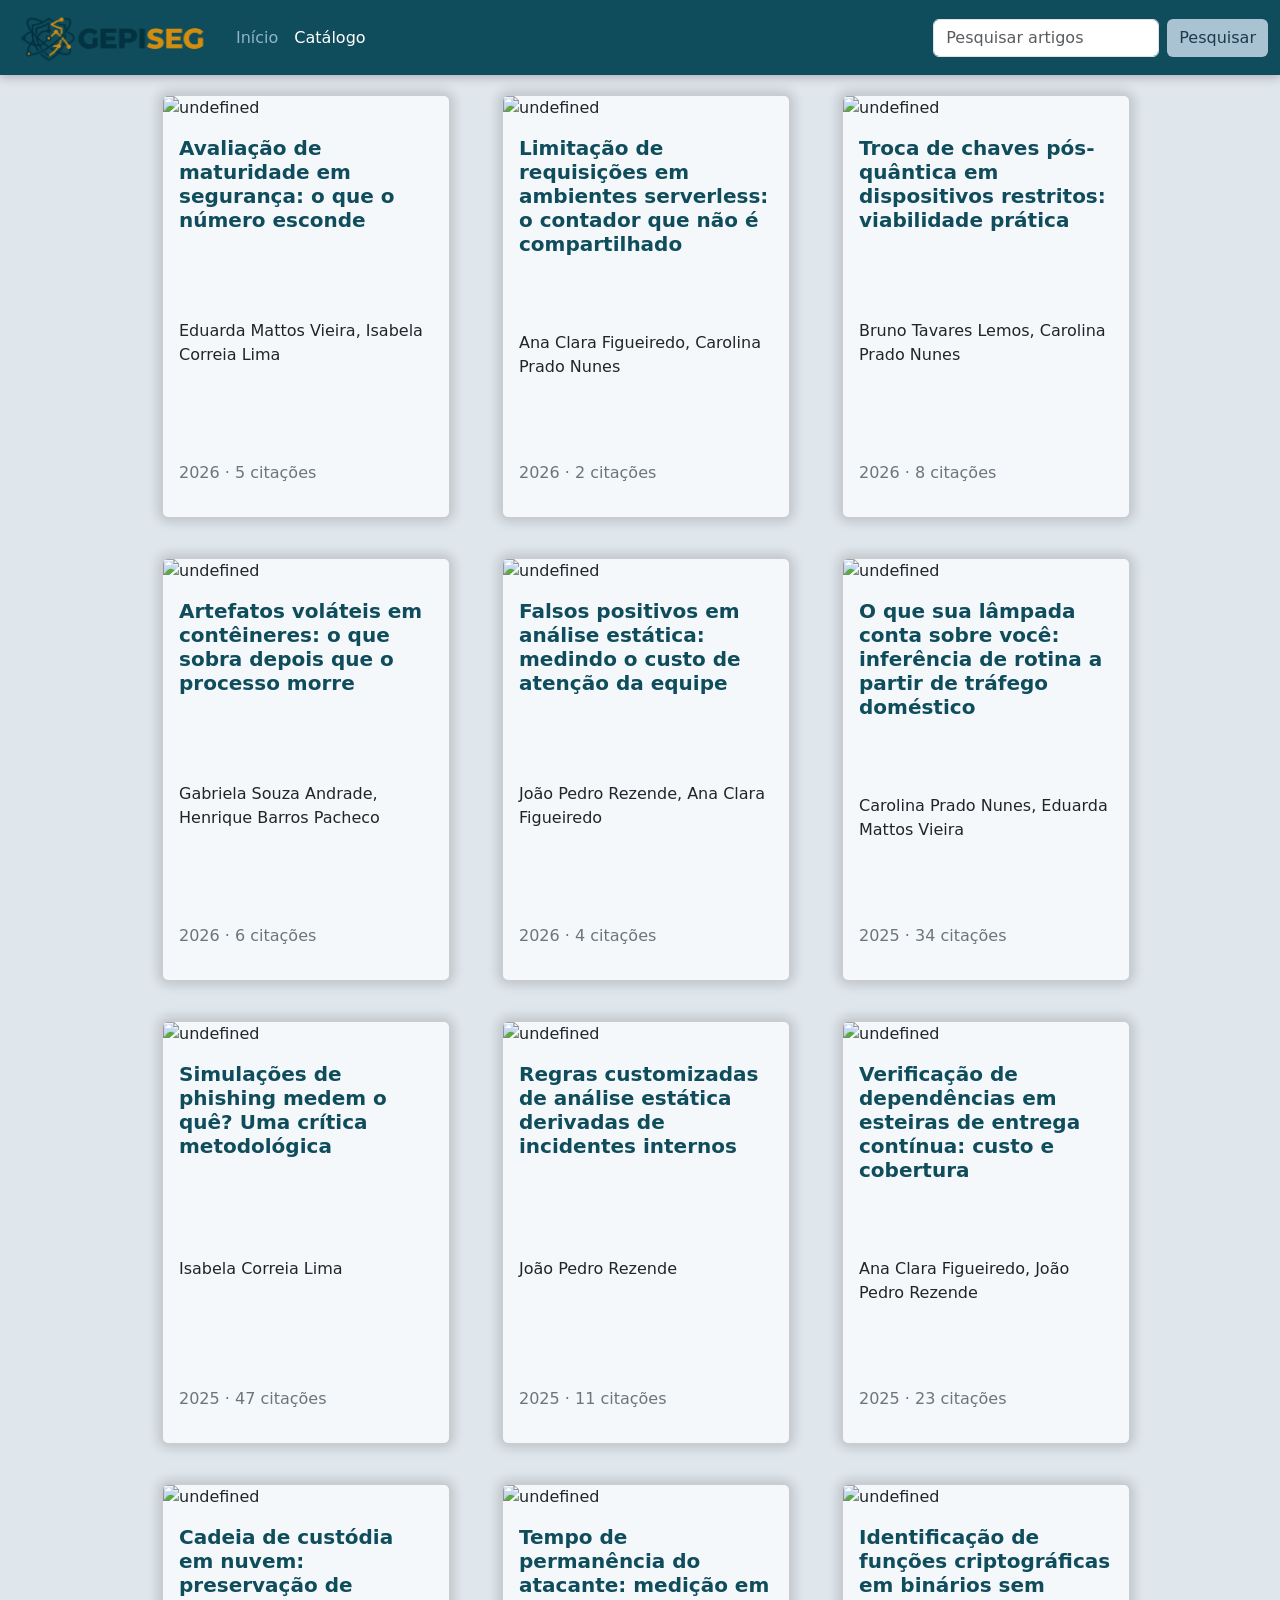
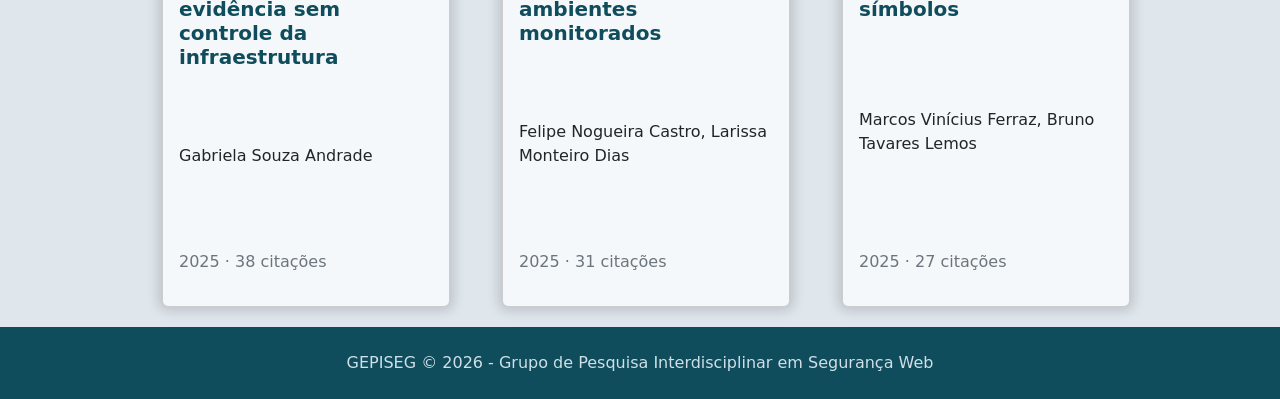
==== catalogo.html @ 3b244b27 "atualiza estilos do catálogo e adiciona rodapé com informações de copyright" ====
<!DOCTYPE html>
<html lang="pt-br">
<head>
  <meta charset="UTF-8">
  <meta name="viewport" content="width=device-width, initial-scale=1.0">
  <title>GEPISEG</title>
  <link href="https://cdn.jsdelivr.net/npm/bootstrap@5.3.8/dist/css/bootstrap.min.css" rel="stylesheet" integrity="sha384-sRIl4kxILFvY47J16cr9ZwB07vP4J8+LH7qKQnuqkuIAvNWLzeN8tE5YBujZqJLB" crossorigin="anonymous">
  <link rel="stylesheet" href="index.css">
  <link rel="stylesheet" href="catalogo.css">
  <script src="https://cdn.jsdelivr.net/npm/@popperjs/core@2.11.8/dist/umd/popper.min.js" integrity="sha384-I7E8VVD/ismYTF4hNIPjVp/Zjvgyol6VFvRkX/vR+Vc4jQkC+hVqc2pM8ODewa9r" crossorigin="anonymous"></script>
  <script src="https://cdn.jsdelivr.net/npm/bootstrap@5.3.8/dist/js/bootstrap.min.js" integrity="sha384-G/EV+4j2dNv+tEPo3++6LCgdCROaejBqfUeNjuKAiuXbjrxilcCdDz6ZAVfHWe1Y" crossorigin="anonymous"></script>
  <script src="js/dados.js"></script>
  <script src="js/gepiseg-api.js"></script>
</head>
<body>
  <nav class="design-nav navbar navbar-expand-lg bg-body-tertiary">
  <div class="container-fluid">
    <a class="navbar-brand" href="#"><img src="img/Logo GEPISEG Texto.png" alt="Logo GEPISEG"></a>
    <button class="navbar-toggler" type="button" data-bs-toggle="collapse" data-bs-target="#navbarSupportedContent" aria-controls="navbarSupportedContent" aria-expanded="false" aria-label="Toggle navigation">
      <span class="navbar-toggler-icon"></span>
    </button>
    <div class="collapse navbar-collapse" id="navbarSupportedContent">
      <ul class="navbar-nav me-auto mb-2 mb-lg-0">
        <li class="nav-item">
          <a class="nav-link active" aria-current="page" href="index.html">Início</a>
        </li>
        <li class="nav-item">
          <a class="nav-link" href="catalogo.html">Catálogo</a>
        </li>
      </ul>
      <form class="d-flex" role="search">
        <input class="form-control me-2" type="search" placeholder="Pesquisar artigos" aria-label="Search"/>
        <button class="btn btn-outline-success" onclick="" type="submit">Pesquisar</button>
      </form>
    </div>
  </div>
</nav>

<main>
<div class="listaArtigos">
  <div class="row">

  </div>
</div>
</main>

<footer class="rodape text-center">
  <div class="container">GEPISEG &copy; 2026 - Grupo de Pesquisa Interdisciplinar em Segurança Web</div>
</footer>

<script>

  const api = GepisegAPI.criar();

  async function mostrarTodosArtigos() {
    const lista = document.querySelector(".row")

    try {
      const r = await api.artigos.listar({ porPagina: 12})
      let html = '';

      r.results.forEach(artigo => {
        const nomes = artigo.autores.map(function (a) { return a.nome; }).join(', ');
        html += `
        <div class="col">
        <div class="card" style="width: 18rem;">
        <img src="${artigo.imagem}" class="card-img-top" alt="${artigo.nome}">
          <div class="card-body">
            <h5 class="card-title"><strong>${artigo.titulo}</strong></h5>
            <p class="card-text">${nomes}</p>
            <p class="card-text2">${artigo.ano} · ${artigo.citacoes} citações</p>
          </div>
        </div>
        </div>
        `
      });

      lista.innerHTML = html;

    } catch (erro) {
      lista.innerHTML = "Nenhum artigo encontrado.";
    }

  }

  mostrarTodosArtigos();
</script>

</body>
</html>
---- index.css ----
:root {
    --principal: #0F4C5C;
    --apoio: #a9c3d2;
    --fundo: #f5f8fa;
}

* {
    padding: 0px;
    margin: 0px;
    box-sizing: border-box;
}

body {
    color: #2b3a42;
}

.design-main {
    background-color: #dfe6ec;
}

h2 {
    color: var(--principal);
    font-weight: 700;
}

.img-sobre {
    width: 100%;
    height: auto;
    border-radius: 12px;
    box-shadow: 0 4px 14px rgba(0, 0, 0, 0.15);
    transition: transform 0.2s ease;
}

.img-sobre:hover {
    transform: translateY(-4px);
}

.design-nav {
    border-bottom: none;
    color: var(--principal);
    background-color: var(--principal) !important;
    box-shadow: 0px 2px 10px rgba(0, 0, 0, 0.25);
    z-index: 999;
}

.nav-link {
    color: #8eb4ca !important;
}

.nav-link.active {
    color: #fff !important;
}

.navbar-brand {
    color: #bac8cf;
}

.navbar-brand img {
    width: 200px;
    height: 100%;
}

.btn {
    background-color: var(--apoio) !important;
    color: rgb(29, 58, 79);
}

.btn:hover {
    background-color: rgb(29, 58, 79) !important;
    color: var(--apoio);
}

.btn-outline-success {
    border: none;
}

/* Hero */
.design-hero {
    background-color: var(--principal);
    color: #fff;
    padding: 6rem 0;
}

.design-hero .badge {
    background-color: var(--apoio);
    color: var(--principal);
    margin-bottom: 1rem;
    padding: 0.5em 1em;
}

.design-hero .lead {
    color: #cfe0e8;
}

/* Seções alternadas */
.secao-clara {
    background-color: var(--fundo);
}

/* Cards dos destaques */
.card-artigo {
    border: none;
    border-radius: 12px;
    box-shadow: 0 2px 8px rgba(0, 0, 0, 0.1);
    transition: transform 0.2s;
}

.card-artigo:hover {
    transform: translateY(-4px);
}

.card-artigo .tema {
    color: var(--principal);
    font-size: 0.85rem;
    font-weight: 600;
    text-transform: uppercase;
}

/* Rodapé */
.rodape {
    background-color: var(--principal);
    color: #cfe0e8;
    padding: 1.5rem 0;
}
---- catalogo.css ----
main {
    height: fit-content;
    width: 100%;
    background-color: #dfe6ec;
}

.nav-link.active {
    color: #8eb4ca !important;
}

.nav-link {
    color: #fff !important;
}

.col {
    margin: 20px;
    max-width: 300px;
}

.listaArtigos {
    display: flex;
    flex-wrap: wrap;
    justify-content: center;
    width: 100%;
}

.row {
    display: flex;
    justify-content: center;
    flex-wrap: wrap;
    width: 100%;
    margin: 0;
}

.card {
    height: 423px;
    box-shadow: 0px 0px 12px 4px rgb(0, 0, 0, 0.15);
    transition: transform 0.3s ease;
    background-color: #f5f8fa;
}

.card:hover {
    transform: translateY(-5px);
    cursor: pointer;
    box-shadow: 0px 0px 12px 4px rgb(214, 143, 16, 0.5);
}

.card-body {
    display: flex;
    flex-direction: column;
    justify-content: space-between;
}

.card-title {
    color: #0F4C5C;
}

.card-text2 {
    color: rgb(108, 117, 125);
}
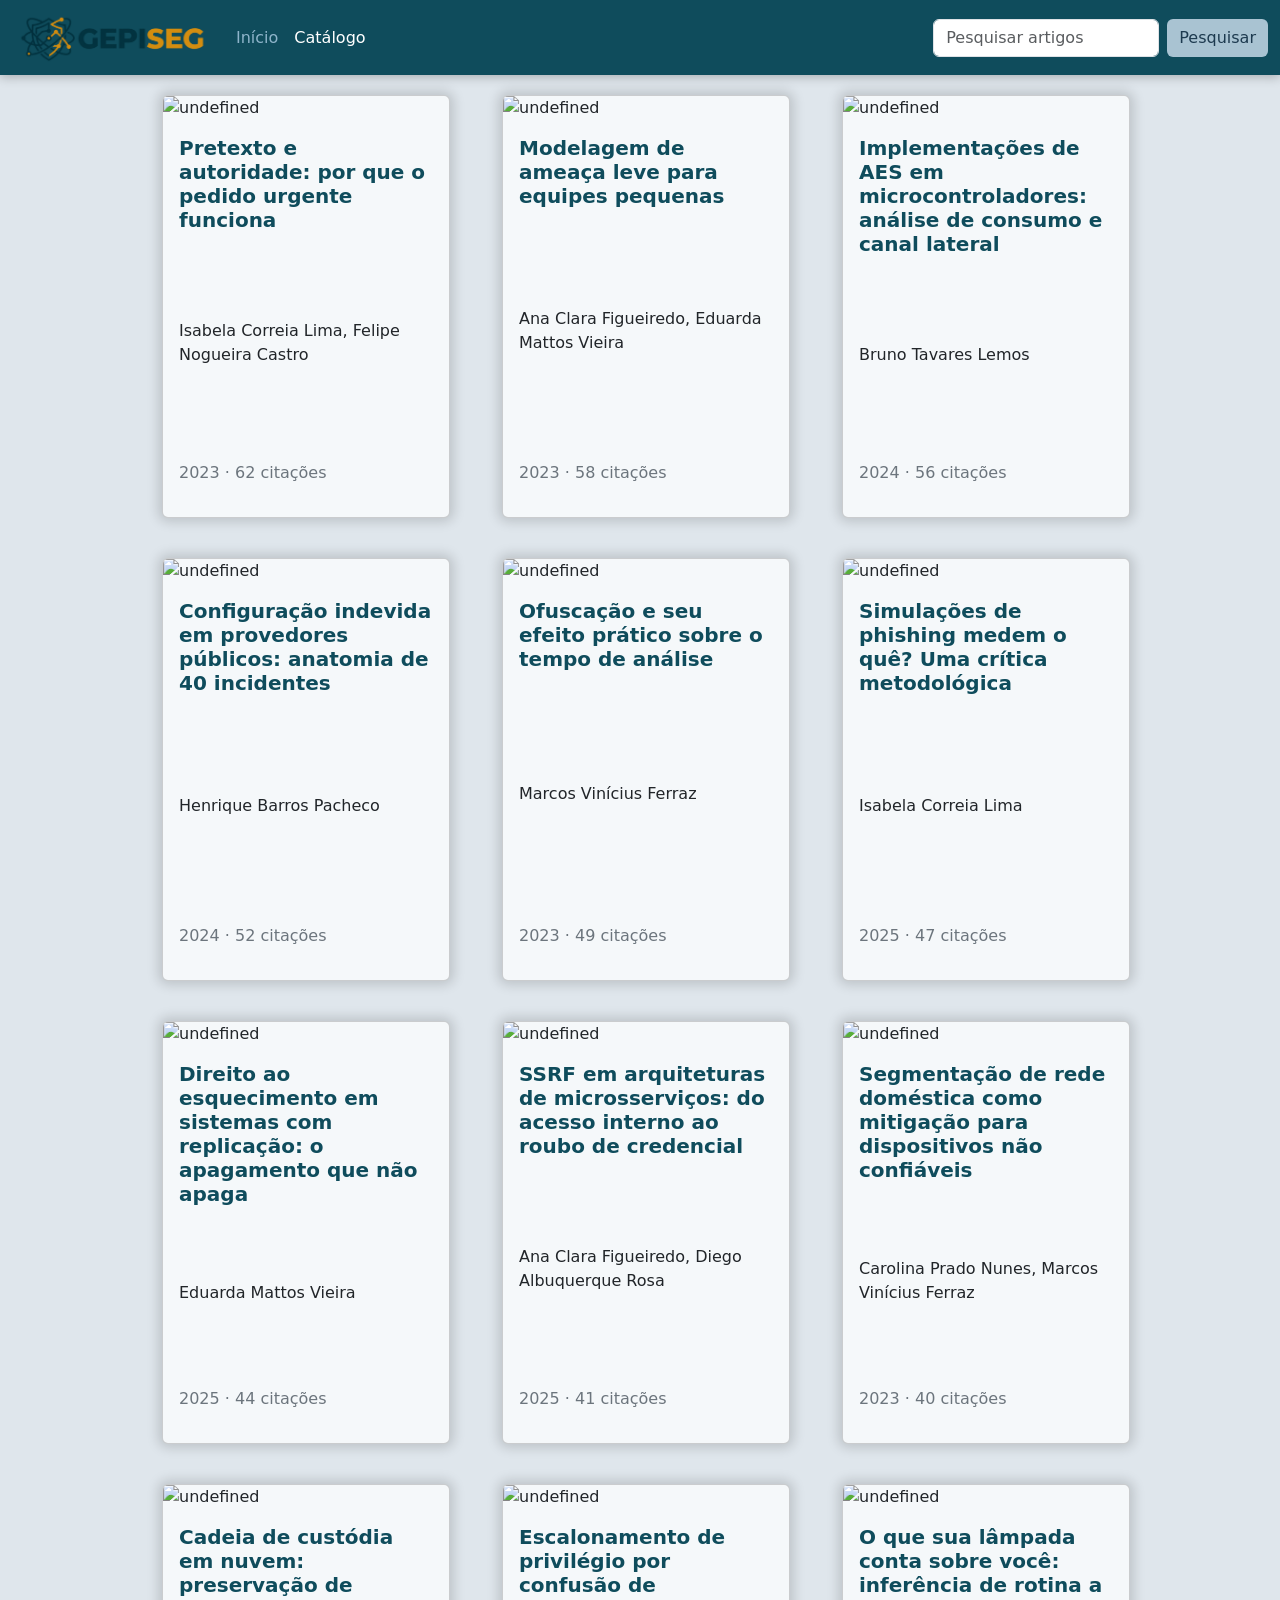
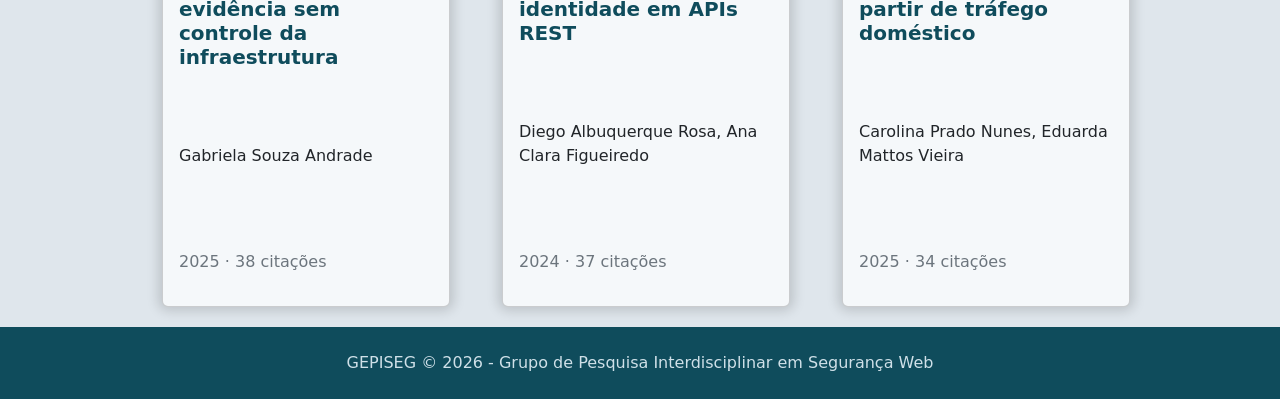
==== commit 3642272e: "atualiza a consulta de artigos para ordenar por citações" ====
--- a/catalogo.html
+++ b/catalogo.html
@@ -15,7 +15,7 @@
 <body>
   <nav class="design-nav navbar navbar-expand-lg bg-body-tertiary">
   <div class="container-fluid">
-    <a class="navbar-brand" href="#"><img src="img/Logo GEPISEG Texto.png" alt="Logo GEPISEG"></a>
+    <a class="navbar-brand" href="index.html"><img src="img/Logo GEPISEG Texto.png" alt="Logo GEPISEG"></a>
     <button class="navbar-toggler" type="button" data-bs-toggle="collapse" data-bs-target="#navbarSupportedContent" aria-controls="navbarSupportedContent" aria-expanded="false" aria-label="Toggle navigation">
       <span class="navbar-toggler-icon"></span>
     </button>
@@ -56,7 +56,7 @@
     const lista = document.querySelector(".row")
 
     try {
-      const r = await api.artigos.listar({ porPagina: 12})
+      const r = await api.artigos.listar({ordenar: "citacoes", porPagina: 12})
       let html = '';
 
       r.results.forEach(artigo => {
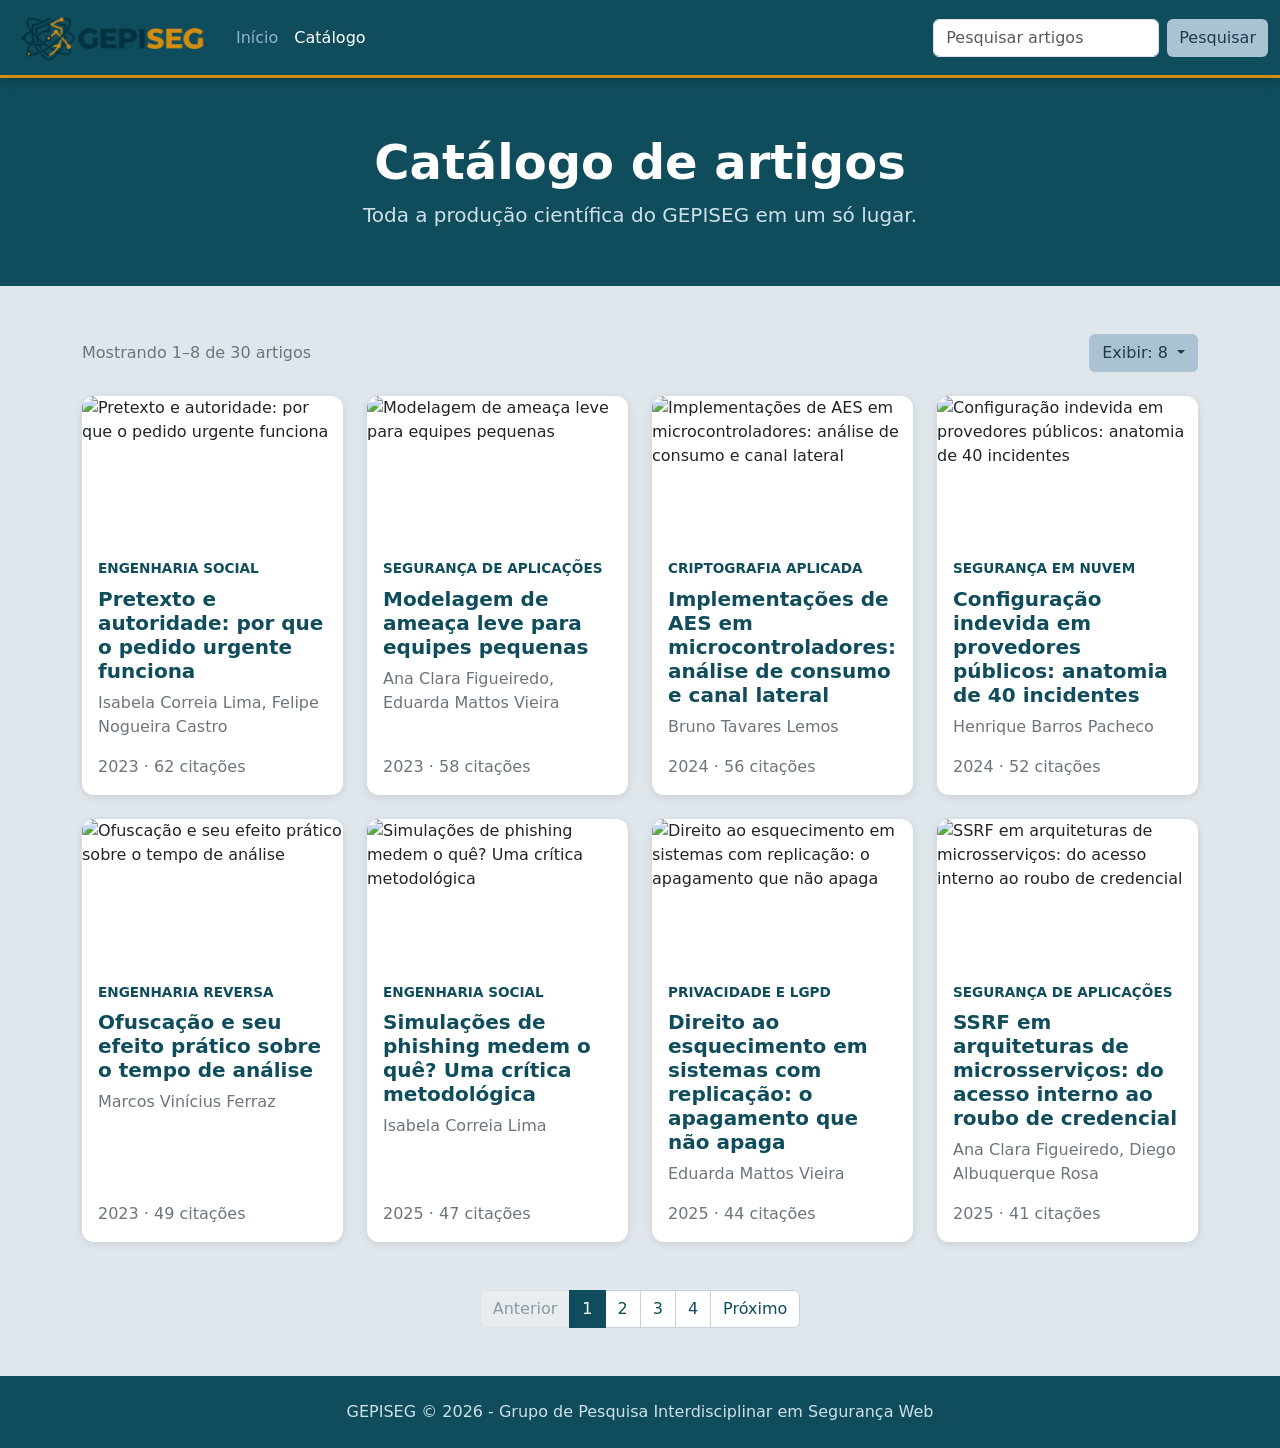
==== commit c8419686: "adiciona paginacao e novo layout ao catalogo, mantendo o offcanvas de detalhes Mescla o redesign do " ====
--- a/catalogo.html
+++ b/catalogo.html
@@ -22,27 +22,62 @@
     <div class="collapse navbar-collapse" id="navbarSupportedContent">
       <ul class="navbar-nav me-auto mb-2 mb-lg-0">
         <li class="nav-item">
-          <a class="nav-link active" aria-current="page" href="index.html">Início</a>
+          <a class="nav-link" href="index.html">Início</a>
         </li>
         <li class="nav-item">
-          <a class="nav-link" href="catalogo.html">Catálogo</a>
+          <a class="nav-link active" aria-current="page" href="catalogo.html">Catálogo</a>
         </li>
       </ul>
-      <form class="d-flex" role="search">
+      <form id="formBusca" class="d-flex" role="search">
         <input class="form-control me-2" type="search" placeholder="Pesquisar artigos" aria-label="Search"/>
-        <button class="btn btn-outline-success" onclick="" type="submit">Pesquisar</button>
+        <button class="btn btn-outline-success" type="submit">Pesquisar</button>
       </form>
     </div>
   </div>
 </nav>
 
-<main>
-<div class="listaArtigos">
-  <div class="row">
-
+<main class="design-main">
+  <section class="design-hero hero-compacto">
+    <div class="container text-center">
+      <h1 class="display-5 fw-bold">Catálogo de artigos</h1>
+      <p class="lead mb-0">Toda a produção científica do GEPISEG em um só lugar.</p>
+    </div>
+  </section>
+
+  <section class="py-5">
+    <div class="container">
+      <div class="d-flex flex-wrap justify-content-between align-items-center gap-3 mb-4">
+        <p id="contagem" class="text-secondary mb-0"></p>
+        <div class="dropdown">
+          <button id="btnItens" class="btn dropdown-toggle" type="button" data-bs-toggle="dropdown" aria-expanded="false">
+            Exibir: 8
+          </button>
+          <ul id="menuItens" class="dropdown-menu dropdown-menu-end">
+            <li><a class="dropdown-item active" href="#" data-itens="8">8</a></li>
+            <li><a class="dropdown-item" href="#" data-itens="16">16</a></li>
+            <li><a class="dropdown-item" href="#" data-itens="24">24</a></li>
+          </ul>
+        </div>
+      </div>
+
+      <div id="gradeArtigos" class="row row-cols-1 row-cols-sm-2 row-cols-lg-4 g-4"></div>
+
+      <nav aria-label="Paginação de artigos" class="mt-5">
+        <ul id="paginacao" class="pagination justify-content-center mb-0"></ul>
+      </nav>
+    </div>
+  </section>
+</main>
+
+<div class="offcanvas offcanvas-top offcanvas-full" tabindex="-1" id="offcanvasArtigo" aria-labelledby="offcanvasArtigoLabel">
+  <div class="offcanvas-header">
+    <h5 class="offcanvas-title" id="offcanvasArtigoLabel">Detalhes do artigo</h5>
+    <button type="button" class="btn-close" data-bs-dismiss="offcanvas" aria-label="Close"></button>
+  </div>
+  <div class="offcanvas-body" id="conteudoOffcanvas">
+    
   </div>
 </div>
-</main>
 
 <footer class="rodape text-center">
   <div class="container">GEPISEG &copy; 2026 - Grupo de Pesquisa Interdisciplinar em Segurança Web</div>
@@ -51,37 +86,145 @@
 <script>
 
   const api = GepisegAPI.criar();
+  const formBusca = document.querySelector('#formBusca');
+  let paginaAtual = 1
+  let itensPorPagina = 8
+  let termoBusca = ""
+
+  formBusca.addEventListener('submit', event => {
+    event.preventDefault();
+    termoBusca = formBusca.querySelector('input').value.trim()
+    paginaAtual = 1
+    mostrarTodosArtigos();
+  });
+
+  const paginacao = document.querySelector('#paginacao')
+  const contagem = document.querySelector('#contagem')
+  const btnItens = document.querySelector('#btnItens')
+  const menuItens = document.querySelector('#menuItens')
+
+  menuItens.addEventListener('click', event => {
+    event.preventDefault();
+    const item = event.target.closest('[data-itens]')
+    if (!item) return
+
+    itensPorPagina = Number(item.dataset.itens)
+    paginaAtual = 1
+    btnItens.textContent = `Exibir: ${itensPorPagina}`
+    menuItens.querySelectorAll('.dropdown-item').forEach(i => i.classList.toggle('active', i === item))
+    mostrarTodosArtigos();
+  });
+
+  paginacao.addEventListener('click', event => {
+    event.preventDefault();
+    const link = event.target.closest('[data-pagina]')
+    if (!link || link.parentElement.classList.contains('disabled')) return
+
+    paginaAtual = Number(link.dataset.pagina)
+    mostrarTodosArtigos();
+  });
+
+  function desenharPaginacao(totalPaginas) {
+    if (totalPaginas <= 1) {
+      paginacao.innerHTML = ''
+      return
+    }
+
+    const primeira = paginaAtual === 1
+    const ultima = paginaAtual === totalPaginas
+
+    let html = `
+      <li class="page-item ${primeira ? 'disabled' : ''}">
+        <a class="page-link" href="#" data-pagina="${paginaAtual - 1}" ${primeira ? 'aria-disabled="true" tabindex="-1"' : ''}>Anterior</a>
+      </li>
+    `
+
+    for (let i = 1; i <= totalPaginas; i++) {
+      const atual = i === paginaAtual
+      html += `
+      <li class="page-item ${atual ? 'active' : ''}">
+        <a class="page-link" href="#" data-pagina="${i}" ${atual ? 'aria-current="page"' : ''}>${i}</a>
+      </li>
+      `
+    }
+
+    html += `
+      <li class="page-item ${ultima ? 'disabled' : ''}">
+        <a class="page-link" href="#" data-pagina="${paginaAtual + 1}" ${ultima ? 'aria-disabled="true" tabindex="-1"' : ''}>Próximo</a>
+      </li>
+    `
+
+    paginacao.innerHTML = html
+  }
 
   async function mostrarTodosArtigos() {
-    const lista = document.querySelector(".row")
+    const lista = document.querySelector("#gradeArtigos")
 
     try {
-      const r = await api.artigos.listar({ordenar: "citacoes", porPagina: 12})
+      const r = await api.artigos.listar({q: termoBusca, ordenar: "citacoes", porPagina: itensPorPagina, pagina: paginaAtual})
       let html = '';
 
       r.results.forEach(artigo => {
         const nomes = artigo.autores.map(function (a) { return a.nome; }).join(', ');
         html += `
         <div class="col">
-        <div class="card" style="width: 18rem;">
-        <img src="${artigo.imagem}" class="card-img-top" alt="${artigo.nome}">
-          <div class="card-body">
-            <h5 class="card-title"><strong>${artigo.titulo}</strong></h5>
-            <p class="card-text">${nomes}</p>
-            <p class="card-text2">${artigo.ano} · ${artigo.citacoes} citações</p>
+          <div data-bs-toggle="offcanvas" data-bs-target="#offcanvasArtigo" aria-controls="offcanvasArtigo" onclick="mostrarDetalhe(${artigo.id})" class="card card-artigo h-100">
+            <img src="${artigo.imagem}" class="card-img-top" alt="${artigo.titulo}" loading="lazy">
+            <div class="card-body">
+              <p class="tema mb-2">${artigo.tema}</p>
+              <h5 class="card-title">${artigo.titulo}</h5>
+              <p class="card-text text-secondary autores">${nomes}</p>
+              <p class="card-text text-secondary meta">${artigo.ano} &middot; ${artigo.citacoes} citações</p>
+            </div>
           </div>
-        </div>
         </div>
         `
       });
 
       lista.innerHTML = html;
+      desenharPaginacao(r.info.pages)
+
+      const primeiro = (paginaAtual - 1) * itensPorPagina + 1
+      const ultimo = Math.min(paginaAtual * itensPorPagina, r.info.count)
+      contagem.textContent = `Mostrando ${primeiro}–${ultimo} de ${r.info.count} artigos`
 
     } catch (erro) {
-      lista.innerHTML = "Nenhum artigo encontrado.";
+      lista.innerHTML = '<p class="w-100 text-center text-secondary py-5">Nenhum artigo encontrado.</p>';
+      paginacao.innerHTML = ''
+      contagem.textContent = ''
     }
 
   }
+
+  async function mostrarDetalhe(id) {
+      const caixa = document.getElementById('conteudoOffcanvas')
+
+      try {
+        const artigo = await api.artigos.porId(id);
+        const pessoas = await api.seguir(artigo.pesquisadores);
+        
+        const autoresHtml = pessoas.map(p => {return '<p><img src="' + p.imagem + '" alt="' + p.nome + '" class="avatar"' +
+        ' onerror="this.outerHTML = \'<span class=&quot;avatar&quot; style=&quot;background:' +
+        p.cor + '&quot;>' + p.iniciais + '</span>\'"> <strong>' + p.nome + '</strong> — ' + p.titulacao + ' — ' + p.metricas.totalArtigos + ' artigos' + '</p>';}).join('');
+
+        caixa.innerHTML = `
+        <h2>${artigo.titulo}</h2>
+        <p><strong>Veículo:</strong> ${artigo.veiculo}</p>
+        <p><strong>Data de lançamento:</strong> ${artigo.dataLancamento}</p>
+        <p><strong>Autores:</strong></p>
+        ${autoresHtml}
+        <hr>
+        <pre>${artigo.conteudo}</pre>
+        `;
+
+        const offcanvas = bootstrap.Offcanvas.getOrCreateInstance(document.getElementById('offcanvasArtigo'));
+
+        offcanvas.show();
+      } catch (erro) {
+        caixa.innerHTML = 'Não foi possível carregar o artigo.'
+      }
+
+    }
 
   mostrarTodosArtigos();
 </script>
--- a/index.css
+++ b/index.css
@@ -10,8 +10,31 @@
     box-sizing: border-box;
 }
 
+::-webkit-scrollbar {
+  width: 6px; 
+  height: 6px;
+}
+
+/* Fundo (trilha) da barra */
+::-webkit-scrollbar-track {
+  background: solid; 
+  background-color: var(--principal);
+}
+
+/* O "puxador" (parte que se move) */
+::-webkit-scrollbar-thumb {
+  background: #d58d0f;;
+  border-radius: 10px;
+}
+
+/* Efeito ao passar o mouse por cima do puxador */
+::-webkit-scrollbar-thumb:hover {
+  background: rgba(0, 0, 0, 0.4);
+}
+
 body {
     color: #2b3a42;
+    -webkit-overflow-scrolling: ;
 }
 
 .design-main {
@@ -36,7 +59,7 @@
 }
 
 .design-nav {
-    border-bottom: none;
+    border-bottom: solid #d58d0f;
     color: var(--principal);
     background-color: var(--principal) !important;
     box-shadow: 0px 2px 10px rgba(0, 0, 0, 0.25);
--- a/catalogo.css
+++ b/catalogo.css
@@ -1,60 +1,89 @@
-main {
-    height: fit-content;
-    width: 100%;
-    background-color: #dfe6ec;
+/* Base visual (paleta, navbar, hero, card-artigo, rodapé) vem de index.css */
+
+/* Cabeçalho da página */
+.design-hero.hero-compacto {
+    padding: 3.5rem 0;
 }
 
-.nav-link.active {
-    color: #8eb4ca !important;
+/* Cards do catálogo */
+.card-artigo {
+    overflow: hidden;
+    cursor: pointer; /* o card inteiro abre o offcanvas de detalhes */
 }
 
-.nav-link {
-    color: #fff !important;
+.card-artigo .card-img-top {
+    aspect-ratio: 16 / 9;
+    object-fit: cover;
 }
 
-.col {
-    margin: 20px;
-    max-width: 300px;
+.card-artigo .card-body {
+    display: flex;
+    flex-direction: column;
 }
 
-.listaArtigos {
-    display: flex;
-    flex-wrap: wrap;
-    justify-content: center;
-    width: 100%;
+.card-artigo .card-title {
+    color: var(--principal);
+    font-weight: 700;
 }
 
-.row {
-    display: flex;
-    justify-content: center;
-    flex-wrap: wrap;
-    width: 100%;
-    margin: 0;
+/* Limita a 2 linhas pra os cards da mesma fileira ficarem alinhados */
+.card-artigo .autores {
+    display: -webkit-box;
+    -webkit-line-clamp: 2;
+    -webkit-box-orient: vertical;
+    overflow: hidden;
 }
 
-.card {
-    height: 423px;
-    box-shadow: 0px 0px 12px 4px rgb(0, 0, 0, 0.15);
-    transition: transform 0.3s ease;
-    background-color: #f5f8fa;
+/* Empurra "ano · citações" pro pé do card */
+.card-artigo .meta {
+    margin-top: auto;
 }
 
-.card:hover {
-    transform: translateY(-5px);
-    cursor: pointer;
-    box-shadow: 0px 0px 12px 4px rgb(214, 143, 16, 0.5);
+/* Paginação e dropdown na paleta do site */
+.pagination {
+    --bs-pagination-color: var(--principal);
+    --bs-pagination-hover-color: var(--principal);
+    --bs-pagination-hover-bg: var(--apoio);
+    --bs-pagination-focus-color: var(--principal);
+    --bs-pagination-focus-bg: var(--apoio);
+    --bs-pagination-focus-box-shadow: 0 0 0 0.25rem rgba(15, 76, 92, 0.25);
+    --bs-pagination-active-bg: var(--principal);
+    --bs-pagination-active-border-color: var(--principal);
+    --bs-pagination-border-color: #c5d3dc;
+    --bs-pagination-disabled-color: #8a9aa3;
 }
 
-.card-body {
-    display: flex;
-    flex-direction: column;
-    justify-content: space-between;
+.dropdown-menu {
+    --bs-dropdown-link-active-bg: var(--principal);
 }
 
-.card-title {
-    color: #0F4C5C;
+/* Offcanvas de detalhes do artigo */
+.offcanvas-full {
+  height: 100vh !important;
+  max-height: 100vh !important;
+  width: 100vw !important;
+  max-width: 100vw !important;
 }
 
-.card-text2 {
-    color: rgb(108, 117, 125);
-}+#conteudoOffcanvas pre {
+  white-space: pre-wrap;
+  word-break: break-word;
+  overflow-wrap: anywhere;
+  margin: 0;
+  font-family: inherit;
+  line-height: 1.6;
+}
+
+.avatar {
+    display: inline-block;
+    width: 28px;
+    height: 28px;
+    line-height: 28px;
+    border-radius: 50%;
+    text-align: center;
+    color: #fff;
+    font-size: 11px;
+    font-weight: bold;
+    vertical-align: middle;
+    object-fit: cover;
+}
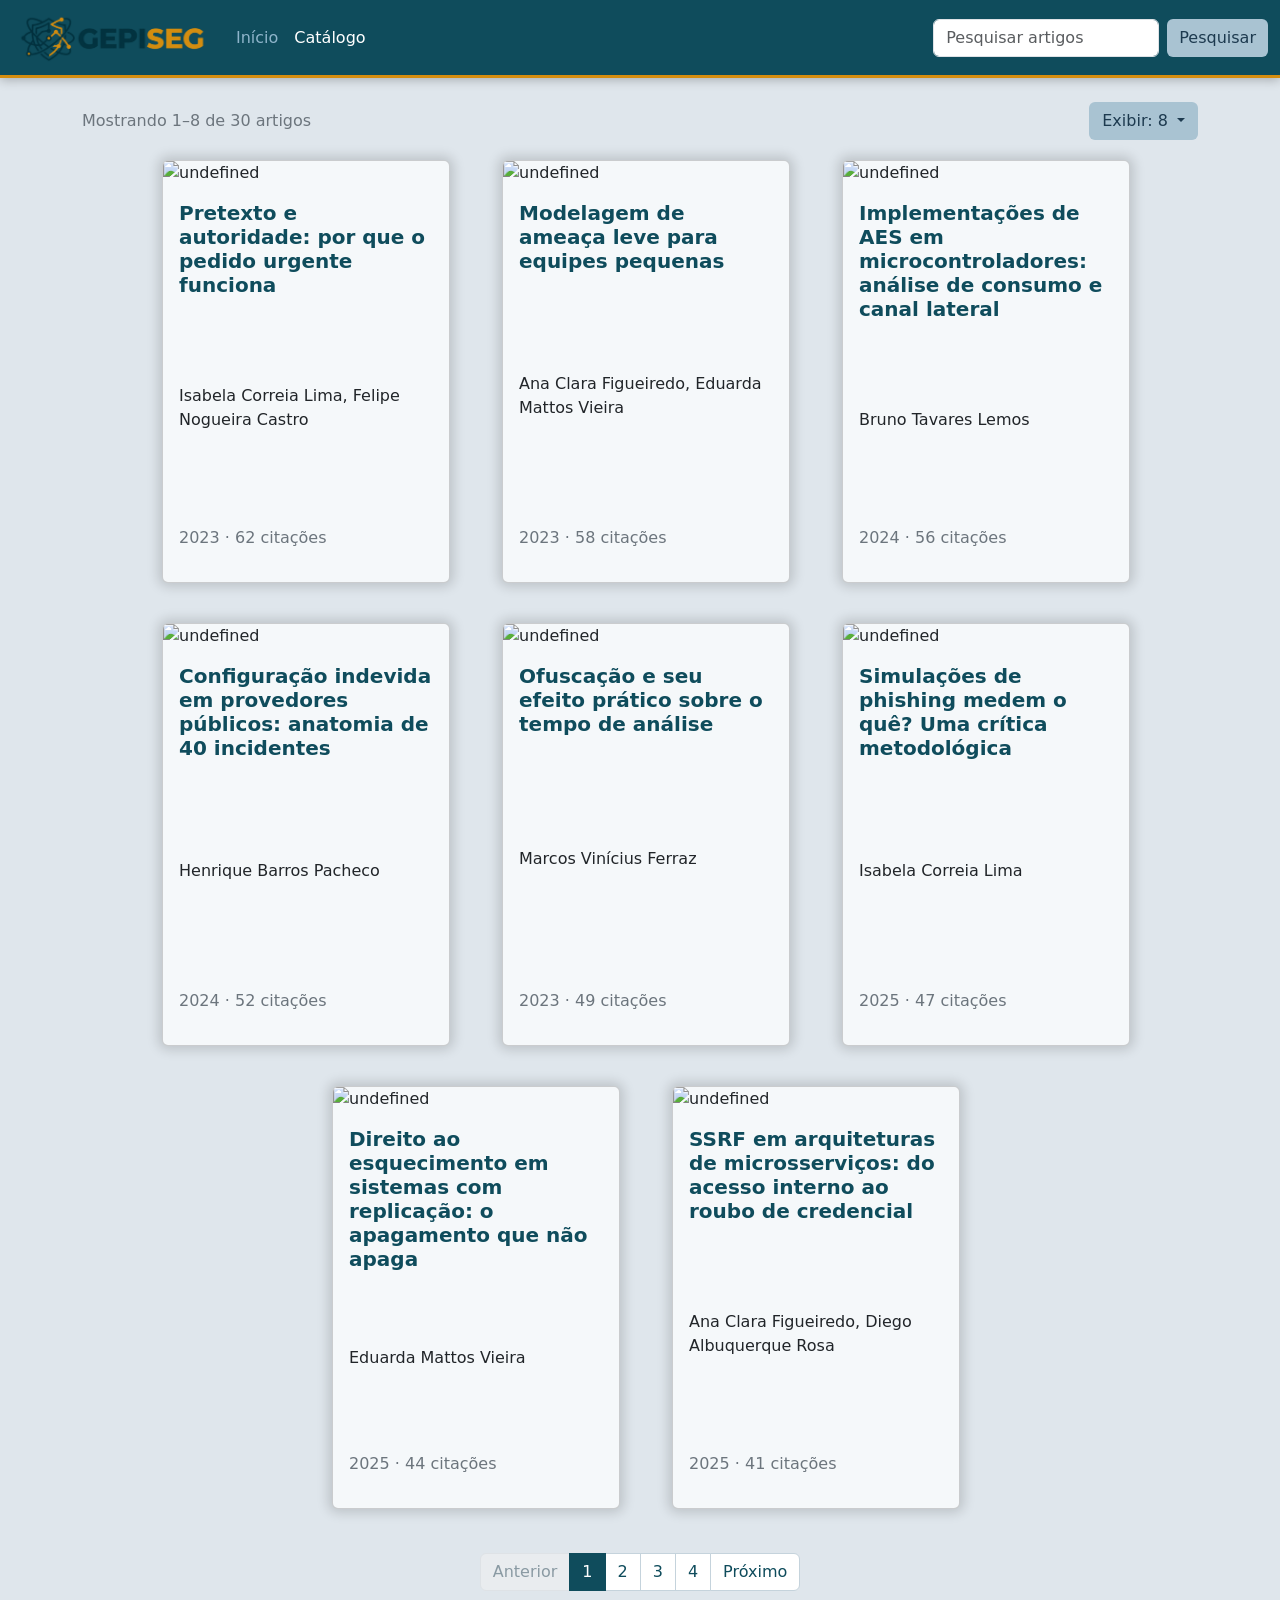
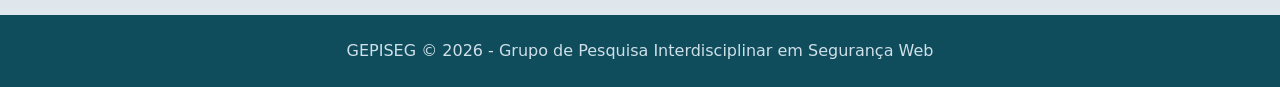
==== commit 4199b700: "atualiza estilos do catálogo e ajusta a navegação para melhor usabilidade" ====
--- a/catalogo.html
+++ b/catalogo.html
@@ -22,10 +22,10 @@
     <div class="collapse navbar-collapse" id="navbarSupportedContent">
       <ul class="navbar-nav me-auto mb-2 mb-lg-0">
         <li class="nav-item">
-          <a class="nav-link" href="index.html">Início</a>
+          <a class="nav-link active" aria-current="page" href="index.html">Início</a>
         </li>
         <li class="nav-item">
-          <a class="nav-link active" aria-current="page" href="catalogo.html">Catálogo</a>
+          <a class="nav-link" href="catalogo.html">Catálogo</a>
         </li>
       </ul>
       <form id="formBusca" class="d-flex" role="search">
@@ -36,37 +36,34 @@
   </div>
 </nav>
 
-<main class="design-main">
-  <section class="design-hero hero-compacto">
-    <div class="container text-center">
-      <h1 class="display-5 fw-bold">Catálogo de artigos</h1>
-      <p class="lead mb-0">Toda a produção científica do GEPISEG em um só lugar.</p>
+<main>
+<div class="container">
+  <div class="d-flex flex-wrap justify-content-between align-items-center gap-3 pt-4">
+    <p id="contagem" class="text-secondary mb-0"></p>
+    <div class="dropdown">
+      <button id="btnItens" class="btn dropdown-toggle" type="button" data-bs-toggle="dropdown" aria-expanded="false">
+        Exibir: 8
+      </button>
+      <ul id="menuItens" class="dropdown-menu dropdown-menu-end">
+        <li><a class="dropdown-item active" href="#" data-itens="8">8</a></li>
+        <li><a class="dropdown-item" href="#" data-itens="16">16</a></li>
+        <li><a class="dropdown-item" href="#" data-itens="24">24</a></li>
+      </ul>
     </div>
-  </section>
-
-  <section class="py-5">
-    <div class="container">
-      <div class="d-flex flex-wrap justify-content-between align-items-center gap-3 mb-4">
-        <p id="contagem" class="text-secondary mb-0"></p>
-        <div class="dropdown">
-          <button id="btnItens" class="btn dropdown-toggle" type="button" data-bs-toggle="dropdown" aria-expanded="false">
-            Exibir: 8
-          </button>
-          <ul id="menuItens" class="dropdown-menu dropdown-menu-end">
-            <li><a class="dropdown-item active" href="#" data-itens="8">8</a></li>
-            <li><a class="dropdown-item" href="#" data-itens="16">16</a></li>
-            <li><a class="dropdown-item" href="#" data-itens="24">24</a></li>
-          </ul>
-        </div>
-      </div>
-
-      <div id="gradeArtigos" class="row row-cols-1 row-cols-sm-2 row-cols-lg-4 g-4"></div>
-
-      <nav aria-label="Paginação de artigos" class="mt-5">
-        <ul id="paginacao" class="pagination justify-content-center mb-0"></ul>
-      </nav>
-    </div>
-  </section>
+  </div>
+</div>
+
+<div class="listaArtigos">
+  <div class="row" id="gradeArtigos">
+
+  </div>
+</div>
+
+<div class="container">
+  <nav aria-label="Paginação de artigos" class="py-4">
+    <ul id="paginacao" class="pagination justify-content-center mb-0"></ul>
+  </nav>
+</div>
 </main>
 
 <div class="offcanvas offcanvas-top offcanvas-full" tabindex="-1" id="offcanvasArtigo" aria-labelledby="offcanvasArtigoLabel">
@@ -168,15 +165,14 @@
         const nomes = artigo.autores.map(function (a) { return a.nome; }).join(', ');
         html += `
         <div class="col">
-          <div data-bs-toggle="offcanvas" data-bs-target="#offcanvasArtigo" aria-controls="offcanvasArtigo" onclick="mostrarDetalhe(${artigo.id})" class="card card-artigo h-100">
-            <img src="${artigo.imagem}" class="card-img-top" alt="${artigo.titulo}" loading="lazy">
-            <div class="card-body">
-              <p class="tema mb-2">${artigo.tema}</p>
-              <h5 class="card-title">${artigo.titulo}</h5>
-              <p class="card-text text-secondary autores">${nomes}</p>
-              <p class="card-text text-secondary meta">${artigo.ano} &middot; ${artigo.citacoes} citações</p>
-            </div>
+        <div data-bs-toggle="offcanvas" data-bs-target="#offcanvasArtigo" aria-controls="offcanvasArtigo" onclick="mostrarDetalhe(${artigo.id})" class="card" style="width: 18rem;">
+        <img src="${artigo.imagem}" class="card-img-top" alt="${artigo.nome}">
+          <div class="card-body">
+            <h5 class="card-title"><strong>${artigo.titulo}</strong></h5>
+            <p class="card-text">${nomes}</p>
+            <p class="card-text2">${artigo.ano} · ${artigo.citacoes} citações</p>
           </div>
+        </div>
         </div>
         `
       });
@@ -189,7 +185,7 @@
       contagem.textContent = `Mostrando ${primeiro}–${ultimo} de ${r.info.count} artigos`
 
     } catch (erro) {
-      lista.innerHTML = '<p class="w-100 text-center text-secondary py-5">Nenhum artigo encontrado.</p>';
+      lista.innerHTML = "Nenhum artigo encontrado.";
       paginacao.innerHTML = ''
       contagem.textContent = ''
     }
--- a/index.css
+++ b/index.css
@@ -15,19 +15,16 @@
   height: 6px;
 }
 
-/* Fundo (trilha) da barra */
 ::-webkit-scrollbar-track {
   background: solid; 
   background-color: var(--principal);
 }
 
-/* O "puxador" (parte que se move) */
 ::-webkit-scrollbar-thumb {
   background: #d58d0f;;
   border-radius: 10px;
 }
 
-/* Efeito ao passar o mouse por cima do puxador */
 ::-webkit-scrollbar-thumb:hover {
   background: rgba(0, 0, 0, 0.4);
 }
@@ -97,7 +94,6 @@
     border: none;
 }
 
-/* Hero */
 .design-hero {
     background-color: var(--principal);
     color: #fff;
@@ -115,12 +111,10 @@
     color: #cfe0e8;
 }
 
-/* Seções alternadas */
 .secao-clara {
     background-color: var(--fundo);
 }
 
-/* Cards dos destaques */
 .card-artigo {
     border: none;
     border-radius: 12px;
@@ -139,7 +133,6 @@
     text-transform: uppercase;
 }
 
-/* Rodapé */
 .rodape {
     background-color: var(--principal);
     color: #cfe0e8;
--- a/catalogo.css
+++ b/catalogo.css
@@ -1,63 +1,64 @@
-/* Base visual (paleta, navbar, hero, card-artigo, rodapé) vem de index.css */
-
-/* Cabeçalho da página */
-.design-hero.hero-compacto {
-    padding: 3.5rem 0;
+main {
+    height: fit-content;
+    width: 100%;
+    background-color: #dfe6ec;
 }
 
-/* Cards do catálogo */
-.card-artigo {
-    overflow: hidden;
-    cursor: pointer; /* o card inteiro abre o offcanvas de detalhes */
+.nav-link.active {
+    color: #8eb4ca !important;
 }
 
-.card-artigo .card-img-top {
-    aspect-ratio: 16 / 9;
-    object-fit: cover;
+.nav-link {
+    color: #fff !important;
 }
 
-.card-artigo .card-body {
+.col {
+    margin: 20px;
+    max-width: 300px;
+}
+
+.listaArtigos {
+    display: flex;
+    flex-wrap: wrap;
+    justify-content: center;
+    width: 100%;
+}
+
+.row {
+    display: flex;
+    justify-content: center;
+    flex-wrap: wrap;
+    width: 100%;
+    margin: 0;
+}
+
+.card {
+    height: 423px;
+    box-shadow: 0px 0px 12px 4px rgb(0, 0, 0, 0.15);
+    transition: transform 0.3s ease;
+    background-color: #f5f8fa;
+}
+
+.card:hover {
+    transform: translateY(-5px);
+    cursor: pointer;
+    box-shadow: 0px 0px 12px 4px rgb(214, 143, 16, 0.5);
+}
+
+.card-body {
     display: flex;
     flex-direction: column;
+    justify-content: space-between;
 }
 
-.card-artigo .card-title {
-    color: var(--principal);
-    font-weight: 700;
+.card-title {
+    color: #0F4C5C;
 }
 
-/* Limita a 2 linhas pra os cards da mesma fileira ficarem alinhados */
-.card-artigo .autores {
-    display: -webkit-box;
-    -webkit-line-clamp: 2;
-    -webkit-box-orient: vertical;
-    overflow: hidden;
+.card-text2 {
+    color: rgb(108, 117, 125);
 }
 
-/* Empurra "ano · citações" pro pé do card */
-.card-artigo .meta {
-    margin-top: auto;
-}
-
-/* Paginação e dropdown na paleta do site */
-.pagination {
-    --bs-pagination-color: var(--principal);
-    --bs-pagination-hover-color: var(--principal);
-    --bs-pagination-hover-bg: var(--apoio);
-    --bs-pagination-focus-color: var(--principal);
-    --bs-pagination-focus-bg: var(--apoio);
-    --bs-pagination-focus-box-shadow: 0 0 0 0.25rem rgba(15, 76, 92, 0.25);
-    --bs-pagination-active-bg: var(--principal);
-    --bs-pagination-active-border-color: var(--principal);
-    --bs-pagination-border-color: #c5d3dc;
-    --bs-pagination-disabled-color: #8a9aa3;
-}
-
-.dropdown-menu {
-    --bs-dropdown-link-active-bg: var(--principal);
-}
-
-/* Offcanvas de detalhes do artigo */
 .offcanvas-full {
   height: 100vh !important;
   max-height: 100vh !important;
@@ -87,3 +88,20 @@
     vertical-align: middle;
     object-fit: cover;
 }
+
+.pagination {
+    --bs-pagination-color: var(--principal);
+    --bs-pagination-hover-color: var(--principal);
+    --bs-pagination-hover-bg: var(--apoio);
+    --bs-pagination-focus-color: var(--principal);
+    --bs-pagination-focus-bg: var(--apoio);
+    --bs-pagination-focus-box-shadow: 0 0 0 0.25rem rgba(15, 76, 92, 0.25);
+    --bs-pagination-active-bg: var(--principal);
+    --bs-pagination-active-border-color: var(--principal);
+    --bs-pagination-border-color: #c5d3dc;
+    --bs-pagination-disabled-color: #8a9aa3;
+}
+
+.dropdown-menu {
+    --bs-dropdown-link-active-bg: var(--principal);
+}
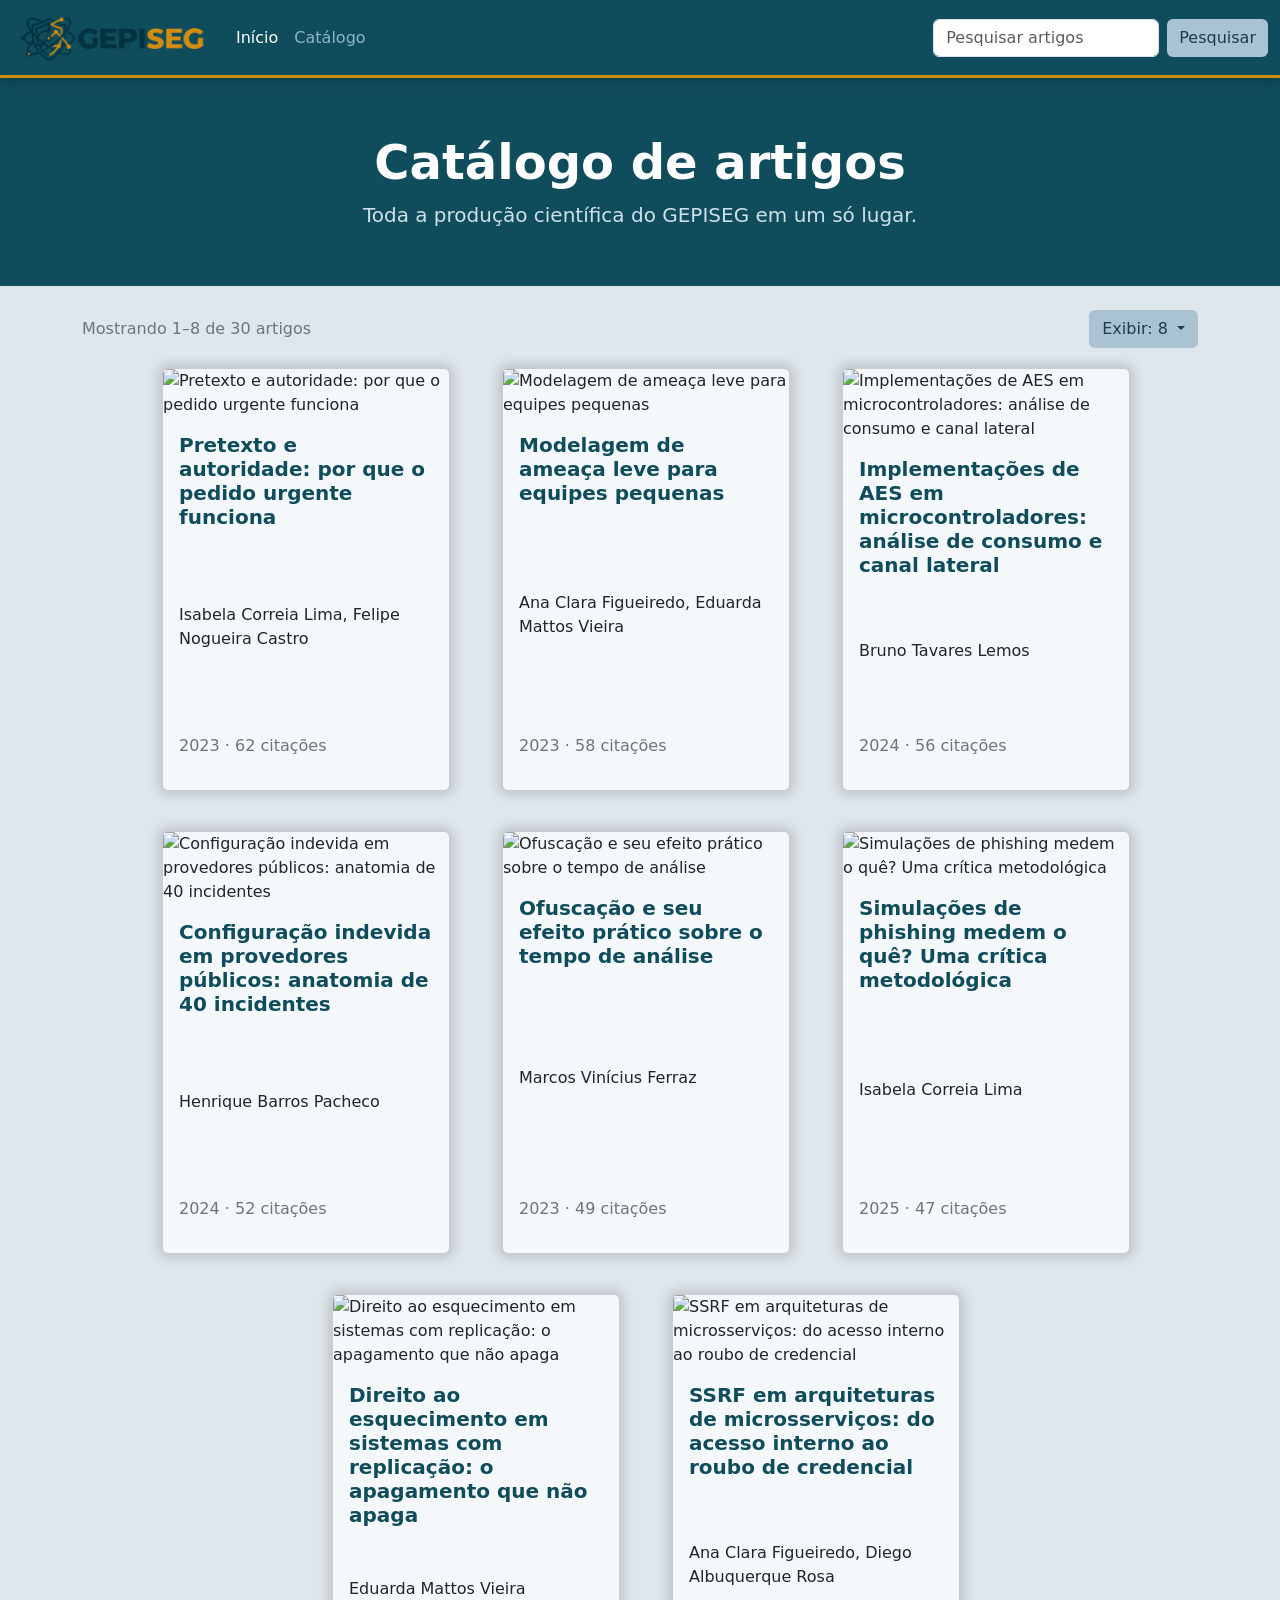
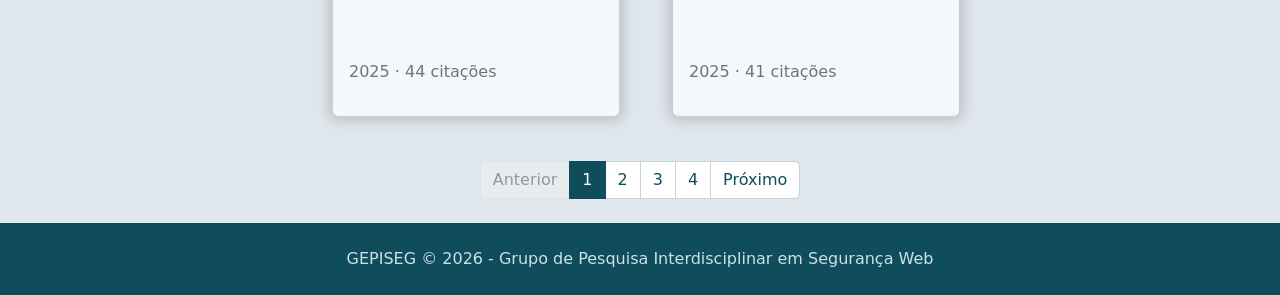
==== commit 3ebf469d: "adiciona cabeçalho ao catálogo e ajusta a navegação entre páginas" ====
--- a/catalogo.html
+++ b/catalogo.html
@@ -22,10 +22,10 @@
     <div class="collapse navbar-collapse" id="navbarSupportedContent">
       <ul class="navbar-nav me-auto mb-2 mb-lg-0">
         <li class="nav-item">
-          <a class="nav-link active" aria-current="page" href="index.html">Início</a>
+          <a class="nav-link" href="index.html">Início</a>
         </li>
         <li class="nav-item">
-          <a class="nav-link" href="catalogo.html">Catálogo</a>
+          <a class="nav-link active" aria-current="page" href="catalogo.html">Catálogo</a>
         </li>
       </ul>
       <form id="formBusca" class="d-flex" role="search">
@@ -37,6 +37,13 @@
 </nav>
 
 <main>
+<section class="design-hero hero-compacto">
+  <div class="container text-center">
+    <h1 class="display-5 fw-bold">Catálogo de artigos</h1>
+    <p class="lead mb-0">Toda a produção científica do GEPISEG em um só lugar.</p>
+  </div>
+</section>
+
 <div class="container">
   <div class="d-flex flex-wrap justify-content-between align-items-center gap-3 pt-4">
     <p id="contagem" class="text-secondary mb-0"></p>
@@ -166,7 +173,7 @@
         html += `
         <div class="col">
         <div data-bs-toggle="offcanvas" data-bs-target="#offcanvasArtigo" aria-controls="offcanvasArtigo" onclick="mostrarDetalhe(${artigo.id})" class="card" style="width: 18rem;">
-        <img src="${artigo.imagem}" class="card-img-top" alt="${artigo.nome}">
+        <img src="${artigo.imagem}" class="card-img-top" alt="${artigo.titulo}">
           <div class="card-body">
             <h5 class="card-title"><strong>${artigo.titulo}</strong></h5>
             <p class="card-text">${nomes}</p>
@@ -185,7 +192,7 @@
       contagem.textContent = `Mostrando ${primeiro}–${ultimo} de ${r.info.count} artigos`
 
     } catch (erro) {
-      lista.innerHTML = "Nenhum artigo encontrado.";
+      lista.innerHTML = '<p class="w-100 text-center text-secondary py-5">Nenhum artigo encontrado.</p>';
       paginacao.innerHTML = ''
       contagem.textContent = ''
     }
--- a/catalogo.css
+++ b/catalogo.css
@@ -2,6 +2,11 @@
     height: fit-content;
     width: 100%;
     background-color: #dfe6ec;
+}
+
+/* Cabeçalho da página (base do hero vem de index.css) */
+.design-hero.hero-compacto {
+    padding: 3.5rem 0;
 }
 
 .nav-link.active {
